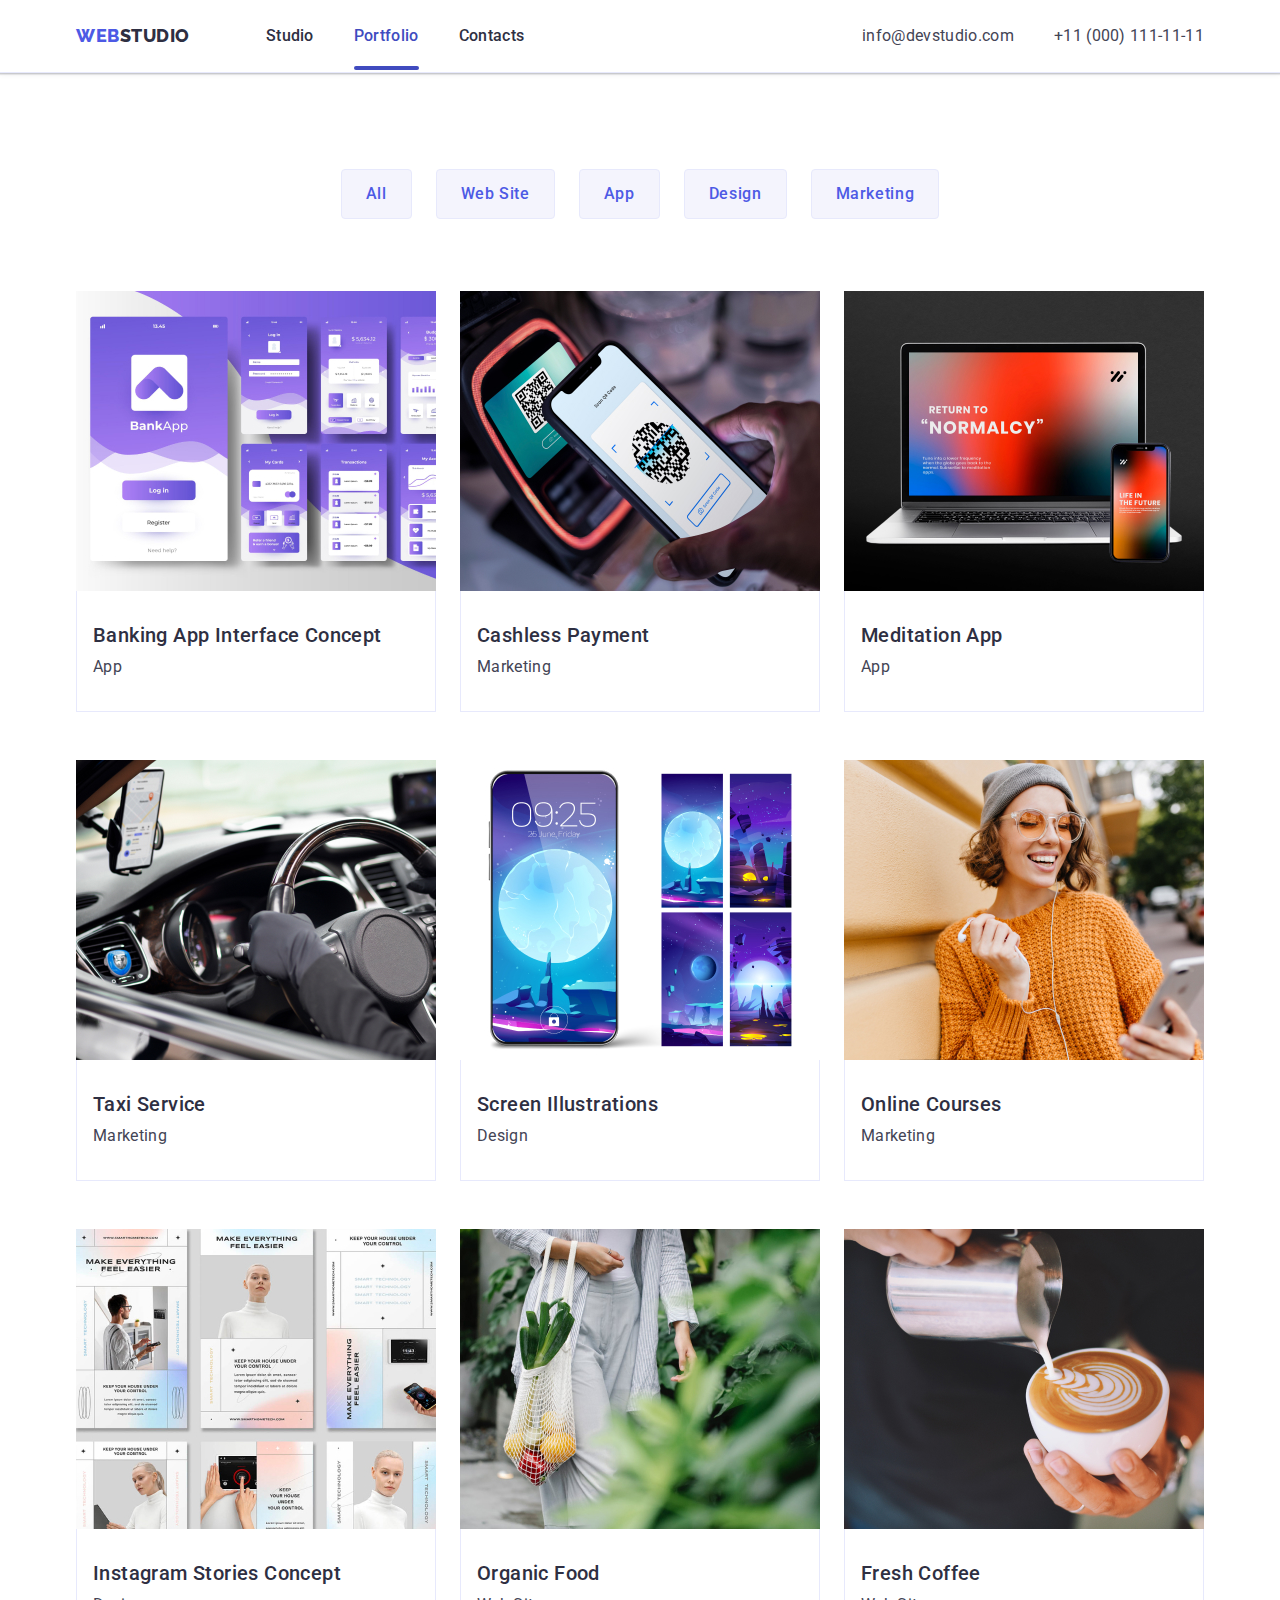
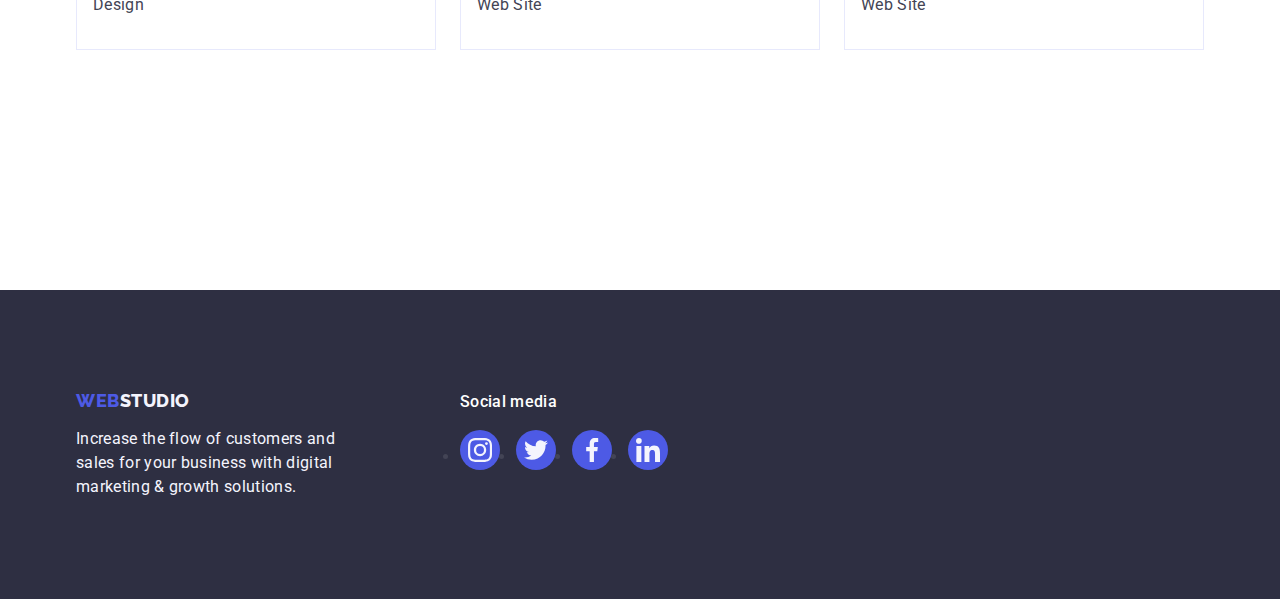
==== portfolio.html @ 0cece9a0 "Initial commit" ====
<!DOCTYPE html>
<html lang="en">
  <head>
    <meta charset="UTF-8" />
    <meta name="viewport" content="width=device-width, initial-scale=1.0" />

    <title>Portolio</title>
    <link rel="preconnect" href="https://fonts.googleapis.com" />
    <link rel="preconnect" href="https://fonts.gstatic.com" crossorigin />
    <link
      href="https://fonts.googleapis.com/css2?family=Raleway:wght@800&family=Roboto:wght@400;500;700;900&display=swap"
      rel="stylesheet"
    />
    <link
      href="https://cdn.jsdelivr.net/npm/modern-normalize@2.0.0/modern-normalize.min.css"
      rel="stylesheet"
    />
    <link rel="shortcut icon" href="images/Web.png" type="images/Web.png" />
    <link rel="stylesheet" href="./css/styles.css" />
  </head>
  <body>
    <!--header section-->
    <header class="header">
      <div class="container header-container">
        <nav class="header-nav">
          <a class="logo link" href="./index.html"
            >Web<span class="logo-second">Studio</span></a
          >
          <ul class="list header-list">
            <li><a class="nav-link link" href="./index.html">Studio</a></li>
            <li>
              <a class="nav-link link current" href="./portfolio.html"
                >Portfolio</a
              >
            </li>
            <li><a class="nav-link link" href="">Contacts</a></li>
          </ul>
        </nav>
        <address class="address">
          <ul class="list address-container">
            <li>
              <a class="nav-contact link" href="mailto:info@devstudio.com"
                >info@devstudio.com</a
              >
            </li>
            <li>
              <a class="nav-contact link" href="tel:+110001111111"
                >+11 (000) 111-11-11</a
              >
            </li>
          </ul>
        </address>
      </div>
    </header>
    <!--main block-->
    <main>
      <section class="section portfolio-section">
        <div class="container">
          <!--section1-->
          <h1 class="visually-hidden">Portfolio</h1>
          <ul class="list portfolio-filters">
            <li><button class="btn-portfolio" type="button">All</button></li>
            <li>
              <button class="btn-portfolio" type="button">Web Site</button>
            </li>
            <li><button class="btn-portfolio" type="button">App</button></li>
            <li><button class="btn-portfolio" type="button">Design</button></li>
            <li>
              <button class="btn-portfolio" type="button">Marketing</button>
            </li>
          </ul>
          <ul class="list portfolio">
            <li class="portfolio-item">
              <a href="#" class="link portfolio-link">
                <div class="overlay-div">
                  <img
                    alt="Doing 1"
                    height="300"
                    width="360"
                    src="./images/main2portfolio/img_1.jpg"
                  />
                  <p class="overlay-text">
                    14 Stylish and User-Friendly App Design Concepts · Task
                    Manager App · Calorie Tracker App · Exotic Fruit Ecommerce
                    App · Cloud Storage App
                  </p>
                </div>
                <div class="portfolio-card">
                  <h2 class="small_header">Banking App Interface Concept</h2>
                  <p class="description">App</p>
                </div>
              </a>
            </li>
            <li class="portfolio-item">
              <a href="" class="link portfolio-link">
                <div class="overlay-div">
                  <img
                    alt="Doing 2"
                    height="300"
                    width="360"
                    src="./images/main2portfolio/img_2.jpg"
                  />
                  <p class="overlay-text">
                    14 Stylish and User-Friendly App Design Concepts · Task
                    Manager App · Calorie Tracker App · Exotic Fruit Ecommerce
                    App · Cloud Storage App
                  </p>
                </div>
                <div class="portfolio-card">
                  <h2 class="small_header">Cashless Payment</h2>
                  <p class="description">Marketing</p>
                </div>
              </a>
            </li>
            <li class="portfolio-item">
              <a href="" class="link portfolio-link">
                <div class="overlay-div">
                  <img
                    alt="Doing 3"
                    height="300"
                    width="360"
                    src="./images/main2portfolio/img_3.jpg"
                  />
                  <p class="overlay-text">
                    14 Stylish and User-Friendly App Design Concepts · Task
                    Manager App · Calorie Tracker App · Exotic Fruit Ecommerce
                    App · Cloud Storage App
                  </p>
                </div>
                <div class="portfolio-card">
                  <h2 class="small_header">Meditation App</h2>
                  <p class="description">App</p>
                </div>
              </a>
            </li>
            <li class="portfolio-item">
              <a href="" class="link portfolio-link">
                <div class="overlay-div">
                  <img
                    alt="Doing 4"
                    height="300"
                    width="360"
                    src="./images/main2portfolio/img_4.jpg"
                  />
                  <p class="overlay-text">
                    14 Stylish and User-Friendly App Design Concepts · Task
                    Manager App · Calorie Tracker App · Exotic Fruit Ecommerce
                    App · Cloud Storage App
                  </p>
                </div>
                <div class="portfolio-card">
                  <h2 class="small_header">Taxi Service</h2>
                  <p class="description">Marketing</p>
                </div>
              </a>
            </li>
            <li class="portfolio-item">
              <a href="" class="link portfolio-link">
                <div class="overlay-div">
                  <img
                    alt="Doing 5"
                    height="300"
                    width="360"
                    src="./images/main2portfolio/img_5.jpg"
                  />
                  <p class="overlay-text">
                    14 Stylish and User-Friendly App Design Concepts · Task
                    Manager App · Calorie Tracker App · Exotic Fruit Ecommerce
                    App · Cloud Storage App
                  </p>
                </div>
                <div class="portfolio-card">
                  <h2 class="small_header">Screen Illustrations</h2>
                  <p class="description">Design</p>
                </div>
              </a>
            </li>
            <li class="portfolio-item">
              <a href="" class="link portfolio-link">
                <div class="overlay-div">
                  <img
                    alt="Doing 6"
                    height="300"
                    width="360"
                    src="./images/main2portfolio/img_6.jpg"
                  />
                  <p class="overlay-text">
                    14 Stylish and User-Friendly App Design Concepts · Task
                    Manager App · Calorie Tracker App · Exotic Fruit Ecommerce
                    App · Cloud Storage App
                  </p>
                </div>
                <div class="portfolio-card">
                  <h2 class="small_header">Online Courses</h2>
                  <p class="description">Marketing</p>
                </div>
              </a>
            </li>
            <li class="portfolio-item">
              <a href="" class="link portfolio-link">
                <div class="overlay-div">
                  <img
                    alt="Doing 7"
                    height="300"
                    width="360"
                    src="./images/main2portfolio/img_7.jpg"
                  />
                  <p class="overlay-text">
                    14 Stylish and User-Friendly App Design Concepts · Task
                    Manager App · Calorie Tracker App · Exotic Fruit Ecommerce
                    App · Cloud Storage App
                  </p>
                </div>
                <div class="portfolio-card">
                  <h2 class="small_header">Instagram Stories Concept</h2>
                  <p class="description">Design</p>
                </div>
              </a>
            </li>
            <li class="portfolio-item">
              <a href="" class="link portfolio-link">
                <div class="overlay-div">
                  <img
                    alt="Doing 8"
                    height="300"
                    width="360"
                    src="./images/main2portfolio/img_8.jpg"
                  />
                  <p class="overlay-text">
                    14 Stylish and User-Friendly App Design Concepts · Task
                    Manager App · Calorie Tracker App · Exotic Fruit Ecommerce
                    App · Cloud Storage App
                  </p>
                </div>
                <div class="portfolio-card">
                  <h2 class="small_header">Organic Food</h2>
                  <p class="description">Web Site</p>
                </div>
              </a>
            </li>
            <li class="portfolio-item">
              <a href="" class="link portfolio-link">
                <div class="overlay-div">
                  <img
                    alt="Doing 9"
                    height="300"
                    width="360"
                    src="./images/main2portfolio/img_9.jpg"
                  />
                  <p class="overlay-text">
                    14 Stylish and User-Friendly App Design Concepts · Task
                    Manager App · Calorie Tracker App · Exotic Fruit Ecommerce
                    App · Cloud Storage App
                  </p>
                </div>
                <div class="portfolio-card">
                  <h2 class="small_header">Fresh Coffee</h2>
                  <p class="description">Web Site</p>
                </div>
              </a>
            </li>
          </ul>
        </div>
      </section>
    </main>
    <footer class="footer">
      <div class="container footer-container">
        <div class="footer-info">
          <a class="logo link logo-footer" href="./index.html"
            >Web<span class="logo-third">Studio</span>
          </a>
          <p class="summary">
            Increase the flow of customers and sales for your business with
            digital marketing & growth solutions.
          </p>
        </div>
        <div class="footer-info">
          <p class="footer-social">Social media</p>
          <ul class="footer-social-links link">
            <li class="empty">
              <a class="footer-social-link">
                <svg class="footer-social-icon" width="24" height="24">
                  <use href="./images/icons.svg#icon-instagram"></use>
                </svg>
              </a>
            </li>
            <li class="empty">
              <a class="footer-social-link">
                <svg class="footer-social-icon" width="24" height="24">
                  <use href="./images/icons.svg#icon-twitter"></use>
                </svg>
              </a>
            </li>
            <li class="empty">
              <a class="footer-social-link">
                <svg class="footer-social-icon" width="24" height="24">
                  <use href="./images/icons.svg#icon-facebook"></use>
                </svg>
              </a>
            </li>
            <li class="empty">
              <a class="footer-social-link">
                <svg class="footer-social-icon" width="24" height="24">
                  <use href="./images/icons.svg#icon-linkedin"></use>
                </svg>
              </a>
            </li>
          </ul>
        </div>
      </div>
    </footer>
  </body>
</html>
---- css/styles.css ----
:root {
    --body_bgr: #FFFFFF;
    --main-color: #0000FF;
    --cloud: #F4F4FD;
    --small-radius: 4px;
    --iris:#4D5AE5;
    --lightslate: #8E8F99;
    --ocean:#404bbf;
    --grey: #2E2F42B2;
}

*,
*::before,
*::after {
    box-sizing: border-box;
}

/* Reset */
h1,h2,h3,h4,h5,h6,p {
    margin: 0;
}
ul, ol {
    margin: 0;
    padding: 0;
}

img{
    display: block;
}
.visually-hidden {
    position: absolute;
    width: 1px;
    height: 1px;
    margin: -1px;
    border: 0;
    padding: 0;
    
    white-space: nowrap;
    clip-path: inset(100%);
    clip: rect(0 0 0 0);
    overflow: hidden;
}

body{
    font-family: Roboto, sans-serif;
    color: #434455;
    background-color: var(--body_bgr);
}

.middle_header{
    font-weight: 700;
    font-size: 36px;
    line-height: 40px;
    letter-spacing: 0.02em;
    text-align: center;
    color: #2e2f42;
    line-height: 1.11;
    text-transform: capitalize;  
    margin-bottom: 72px;
}
.small_header{
    letter-spacing: 0.02em;
    font-weight: 500;
    font-size: 20px;
    line-height: 1.2;
    letter-spacing: 0.02em;
    color: #2e2f42;
    margin-bottom: 8px;
}
.nav-link{
    position: relative;
    font-weight: 500;
    font-size: 16px;
    line-height: 1.5;
    letter-spacing: 0.02em;
    color: #2E2F42;
    padding: 24px 0;
    transition: color 250ms cubic-bezier(0.4, 0, 0.2, 1)
}
.current {
    color: #404bbf;
}
.nav-link.current::after {
    position: absolute;
    content: "";
    display: block;
    height: 4px;
    width: 100%;
    left: 0;
    bottom: -1px;
    border-radius: 2px;
    background-color: #404BBF;
}
.nav-link:hover {
    color: #404BBF;
}

.nav-link:focus {
    color: #404BBF;    
}

.nav-contact{
    font-size: 16px;
    line-height: 24px;
    letter-spacing: 0.02em; 
    color: #434455;
    transition: color 250ms cubic-bezier(0.4, 0, 0.2, 1)
}

.nav-contact:focus{
    color: #404BBF;
}

.nav-contact:hover{
    color: #404BBF;
}

.address{
    font-style: normal;
}

.address-container{
    display: flex;
    align-items:center;
    justify-content: space-between;
    gap: 40px;
}

.section {
    /*
    padding-top: 60px;
    padding-bottom: 60px; */
}

.btn-hero{
    cursor: pointer;
    /* IRIS */
    background: #4D5AE5;
    font-family: inherit;
    font-weight: 500;
    font-size: 16px;
    line-height: 24px;
    letter-spacing: 0.04em;
    color: #FFFFFF;
    padding: 16px 32px;
    display: block;
    min-width: 169px;
    height: 56px;
    border: none;
    border-radius: 4px;
    margin: 0 auto 0 auto;
    transition: background-color 250ms cubic-bezier(0.4, 0, 0.2, 1)
}
.btn-hero:focus{
    background: #404BBF;
}
.btn-hero:hover{
    background: #404BBF;
   
}

.logo{
    font-family: 'Raleway', sans-serif;
    letter-spacing: 0.03em;
    font-weight: 800;
    font-size: 18px;
    line-height: 1.17;
    text-transform: uppercase;
    /* IRIS */
    color: #4D5AE5; 
    margin-right: 76px;
    display: inline-block;
}

.logo-second{
    color: #2E2F42; 
}

.link{
    text-decoration: none
}

.list{
    list-style: none
}

.hero-section{
    
    padding-top: 188px;
    padding-bottom: 188px;
    background-image: linear-gradient(rgba(46, 47, 66, 0.7), rgba(46, 47, 66, 0.7)), url(../images/people-office.jpg);
    background-repeat: no-repeat;
    background-position: center;
    background-size: cover;
    max-width: 1440px;
    margin: 0 auto;
}

.hero{
    font-weight: 700;
    font-size: 56px;
    line-height: 1.07;
    text-align: center;
    letter-spacing: 0.02em;
    color: #FFFFFF; 
    max-width: 496px;      
}

.hero-container {
    display: flex;
    flex-direction: column;
    align-items: center;
    gap: 48px;
}

.description{
    font-size: 16px;
    line-height: 1.5;
    letter-spacing: 0.02em;
    letter-spacing: 0.02em;
    color: #434455;
}
.team-description{
        text-align: center;
}
.summary{
    font-size: 16px;
    line-height: 24px;
    letter-spacing: 0.02em;
    color: #F4F4FD;
    width: 264px;
}
.logo-footer{
    margin-bottom: 16px;
}
.customers-link {
    width: 168px;
    height: 88px;
    border-radius: 4px;
    border: 1px solid var(--lightslate);
    display: flex;
    align-items: center;
    justify-content: center;
    color:#8e8f99;
    transition: border-color 250ms cubic-bezier(0.4, 0, 0.2, 1), color 250ms cubic-bezier(0.4, 0, 0.2, 1);
}
.customers-link:hover {
    color: #404bbf;
    border-color: #404BBF;
}
.customers-link:focus {
    color: #404bbf;
    border-color: #404BBF;
}
.customers-icon {
    fill: currentColor;
    color: #8E8F99;
}
.customers-link:hover .customers-icon{
    color: #404BBF;
    transition: fill 250ms cubic-bezier(0.4, 0, 0.2, 1)
}
.customers-link:focus .customers-icon {
    color: #404BBF;
    transition: fill 250ms cubic-bezier(0.4, 0, 0.2, 1)
}
.customers-list {
    display: flex;
    align-items: center;
    justify-content: center;
    gap: 24px;
}

.customers-section {
    padding: 120px 0
}
.footer{
    background: #2E2F42;
    padding-top: 100px;
    padding-bottom: 100px;
}
.logo-third{
    color: #f4f4fd;
}
.btn-portfolio{
    color: #4D5AE5;
    font-family: inherit;
    cursor: pointer;
    font-size: 16px;
    font-weight: 500;
    line-height: 1.5;
    letter-spacing: 0.04em;
    background: #F4F4FD;
    padding: 12px 24px;
    border: 1px solid #e7e9fc;
    border-radius: 4px;
    transition: 
        color 250ms cubic-bezier(0.4, 0, 0.2, 1),
        background-color 250ms cubic-bezier(0.4, 0, 0.2, 1),
        border-color 250ms cubic-bezier(0.4, 0, 0.2, 1),
        box-shadow 250ms cubic-bezier(0.4, 0, 0.2, 1);
}

.btn-portfolio:focus{
    color: #FFFFFF;
    background: #404BBF;
    border: 1px solid transparent;
    box-shadow: 0px 3px 1px rgba(0, 0, 0, 0.1), 0px 2px 1px rgba(0, 0, 0, 0.08), 0px 2px 2px rgba(0, 0, 0, 0.12);
}
.btn-portfolio:hover{
    color: #FFFFFF;
    background: #404BBF;
    border: 1px solid transparent;   
    box-shadow: 0px 3px 1px rgba(0, 0, 0, 0.1), 0px 2px 1px rgba(0, 0, 0, 0.08), 0px 2px 2px rgba(0, 0, 0, 0.12);
}
.team-section{
    background-color: #F4F4FD;
    background: var(--cloud);
    padding: 120px 0;
}
.team-item{
    background-color: #FFFFFF;
    border-radius: 0px 0px 4px 4px;
    background: var(--white, #FFF);
    box-shadow: 0px 2px 1px 0px rgba(46, 47, 66, 0.08), 0px 1px 1px 0px rgba(46, 47, 66, 0.16), 0px 1px 6px 0px rgba(46, 47, 66, 0.08);
}
.team-icon{
    fill: var(--cloud);
}
.card{
    display: flex;
    width: 232px;
    flex-direction: column;
    justify-content: center;
    align-items: center;
    gap: 8px;
    padding: 32px 0;    
    margin: 0 auto;
}

.container {
   margin-left: auto;
   margin-right: auto;
   padding-left: 15px;
   padding-right: 15px;
   width: 1158px; /*+30px*/ 
}

.header{
    padding-top: 24px;
    padding-bottom: 24px;
    border-bottom: 1px solid #e7e9fc;
    /* Does it make a difference? */
    box-shadow: 0px 2px 1px rgba(46, 47, 66, 0.08),
        0px 1px 1px rgba(46, 47, 66, 0.16),
        0px 1px 6px rgba(46, 47, 66, 0.08);;
}

.header-container{
    display:flex;
    flex-direction: row;
    align-items:center;
    justify-content:space-between;
}

.header-nav{
    display:flex;
    align-items: center;
}
.header-list{
    display:flex;
    align-items: center;
    gap: 40px;
    position: relative;

}
.strategy-container{
    display: flex;
    align-items: center;
    gap: 24px;
}
.doing-container {
    display: flex;
    gap: 24px;
    align-items: center;
    margin-top: 72px;
}
.doing-elemment{
    width: 360px;
}
.strategy-element {
    display: flex;
    width: 264px;
    flex-direction: column;
    align-items: flex-start;
    gap: 8px;
}
.strategy-section {
    padding: 120px 0;
    
}
.strategy-icon {
    margin: 0 auto;
    fill: #f4f4fd;
}
.strategy-link {
    display: flex;
    justify-content: center;
    align-items: center;
    width: 264px;
    height: 112px;
    background: var(--cloud);
    border-radius: var(--small-radius);
    margin-bottom: 8px;
}
.doing-section {
    padding-bottom: 120px;
}
.team-list {
    display: flex;
    gap: 24px;
    align-items: center;
    margin-top: 72px; 
       
}
.team-container{
    padding: 32px 0;
}
.team-header{
    text-align: center;
    margin-bottom: 8px;
}
.team-link {
    width: 40px;
    height: 40px;
    background-color: var(--iris);
    fill: #fdf4f9;
    border-radius: 50%;
    display: flex;
    align-items: center;
    justify-content: center;
    transition: background-color 250ms cubic-bezier(0.4, 0, 0.2, 1);
}

.team-link:hover,
.team-link:focus {
    background-color: var(--ocean); 
}

.team-links {
    margin: 0 auto;
    display: flex;
    align-items: center;
    justify-content: center;
    gap: 24px;

}
.footer-container {
    display: flex;
    align-items: baseline;
    flex-shrink: 0;
}

.footer-info {
    margin-right: 120px;
}

.footer-social{
    color: white;
    font-family: Roboto;
    font-size: 16px;
    font-style: normal;
    font-weight: 500;
    line-height: 24px;
    letter-spacing: 0.32px;
    margin-bottom: 16px;
}

.footer-social-links{
    margin: 0 auto;
    display: flex;
    align-items: center;
    justify-content: center;
    gap: 16px;
}
.footer-social-link{
    width: 40px;
    height: 40px;
    background-color: var(--iris);
    fill: #f4f4fd;
    border-radius: 50%;
    display: flex;
    align-items: center;
    justify-content: center;
    transition: background-color 250ms cubic-bezier(0.4, 0, 0.2, 1)
}

.footer-social-link:hover,
.footer-social-link:focus {
    background-color: #31d0aa;
}

.portfolio-filters {
    display: flex;
    align-items: center;
    gap: 24px;
    justify-content: center;
    margin-bottom: 72px;
}
.portfolio-section {
    padding-top: 96px;
    padding-bottom: 120px;
}
.portfolio{
    display: flex;
    align-items: center;
    flex-wrap: wrap;
    row-gap: 48px;
    column-gap: 24px;
    padding-bottom: 120px;
}
.portfolio-card{
    border: 1px solid #e7e9fc;
    border-top: none;
    padding: 32px 16px;
}
.portfolio-item{
    width: calc((100% - 48px) / 3);
    height: 100%;
}
.portfolio-item:hover {
    box-shadow: 0px 2px 1px 0px rgba(46, 47, 66, 0.08), 0px 1px 1px 0px rgba(46, 47, 66, 0.16), 0px 1px 6px 0px rgba(46, 47, 66, 0.08);
}
.portfolio-link{
    display: block;
    box-shadow: 250ms cubic-bezier(0.4, 0, 0.2, 1);
    transition: box-shadow 250ms cubic-bezier(0.4, 0, 0.2, 1);
    /* для плавної появи тіні */
}
.portfolio-link:hover{
    box-shadow: 0px 1px 6px rgba(46, 47, 66, 0.08), 0px 1px 1px rgba(46, 47, 66, 0.16), 0px 2px 1px rgba(46, 47, 66, 0.08);
}
.backdrop{
    position: fixed;
    top: 0;
    left: 0;
    width: 100%;
    height: 100%;
    background-color: rgba(46, 47, 66, 0.4);
    transition: opacity 250ms cubic-bezier(0.4, 0, 0.2, 1), visibility 250ms cubic-bezier(0.4, 0, 0.2, 1);
}
.is-hidden{
    opacity: 0;
    pointer-events: none;
    visibility: hidden;
}

.empty {
}

.modal{
    position: absolute;
    top: 50%;
    left: 50%;
    transform: translate(-50%, -50%) scale(1);
    width: 408px;
    min-height: 584px;
    background: #fcfcfc;
    box-shadow: 0px 1px 1px rgba(0, 0, 0, 0.14), 0px 1px 3px rgba(0, 0, 0, 0.12), 0px 2px 1px rgba(0, 0, 0, 0.2);
    border-radius: 4px;
    transition: transform 250ms cubic-bezier(0.4, 0, 0.2, 1);
}
.modal-button{
    position: absolute;
    top: 24px;
    right: 24px;
    width: 24px;
    height: 24px;
    border-radius: 50%;
    display: flex;
    align-items: center;
    justify-content: center;
    background-color: #e7e9fc;
    border: 1px solid rgba(0, 0, 0, 0.1);
    padding: 0;
    cursor: pointer;
    transition: background-color 250ms cubic-bezier(0.4, 0, 0.2, 1), border 250ms cubic-bezier(0.4, 0, 0.2, 1);
}
.modal-button:hover{
    background-color: #404bbf;
    border: none;
    fill: #ffffff
}
.modal-button:focus {
    background-color: #404bbf;
    border: none;
    fill: #ffffff
}
.modal-svg{
    transition: fill 250ms cubic-bezier(0.4, 0, 0.2, 1);
}
.modal-svg:hover{
    fill: #ffffff
}
.modal-svg:focus {
    fill: #ffffff
}

/* Overlay panels */
.overlay-div
{
    position: relative;
    overflow: hidden;   
}

.overlay-div:hover .overlay-text{
    transform: translateY(0);
}
.overlay-text {
    color: var(--cloud, #F4F4FD);
    background: var(--iris, #4D5AE5);
    padding: 40px 32px;
    height: 100%;
    font-size: 16px;
    font-style: normal;
    font-weight: 400;
    line-height: 24px;
    letter-spacing: 0.32px;
    position: absolute;
    top: 0;
    left: 0;

    transform: translateY(100%);
    transition: transform 250ms cubic-bezier(0.4, 0, 0.2, 1);
}
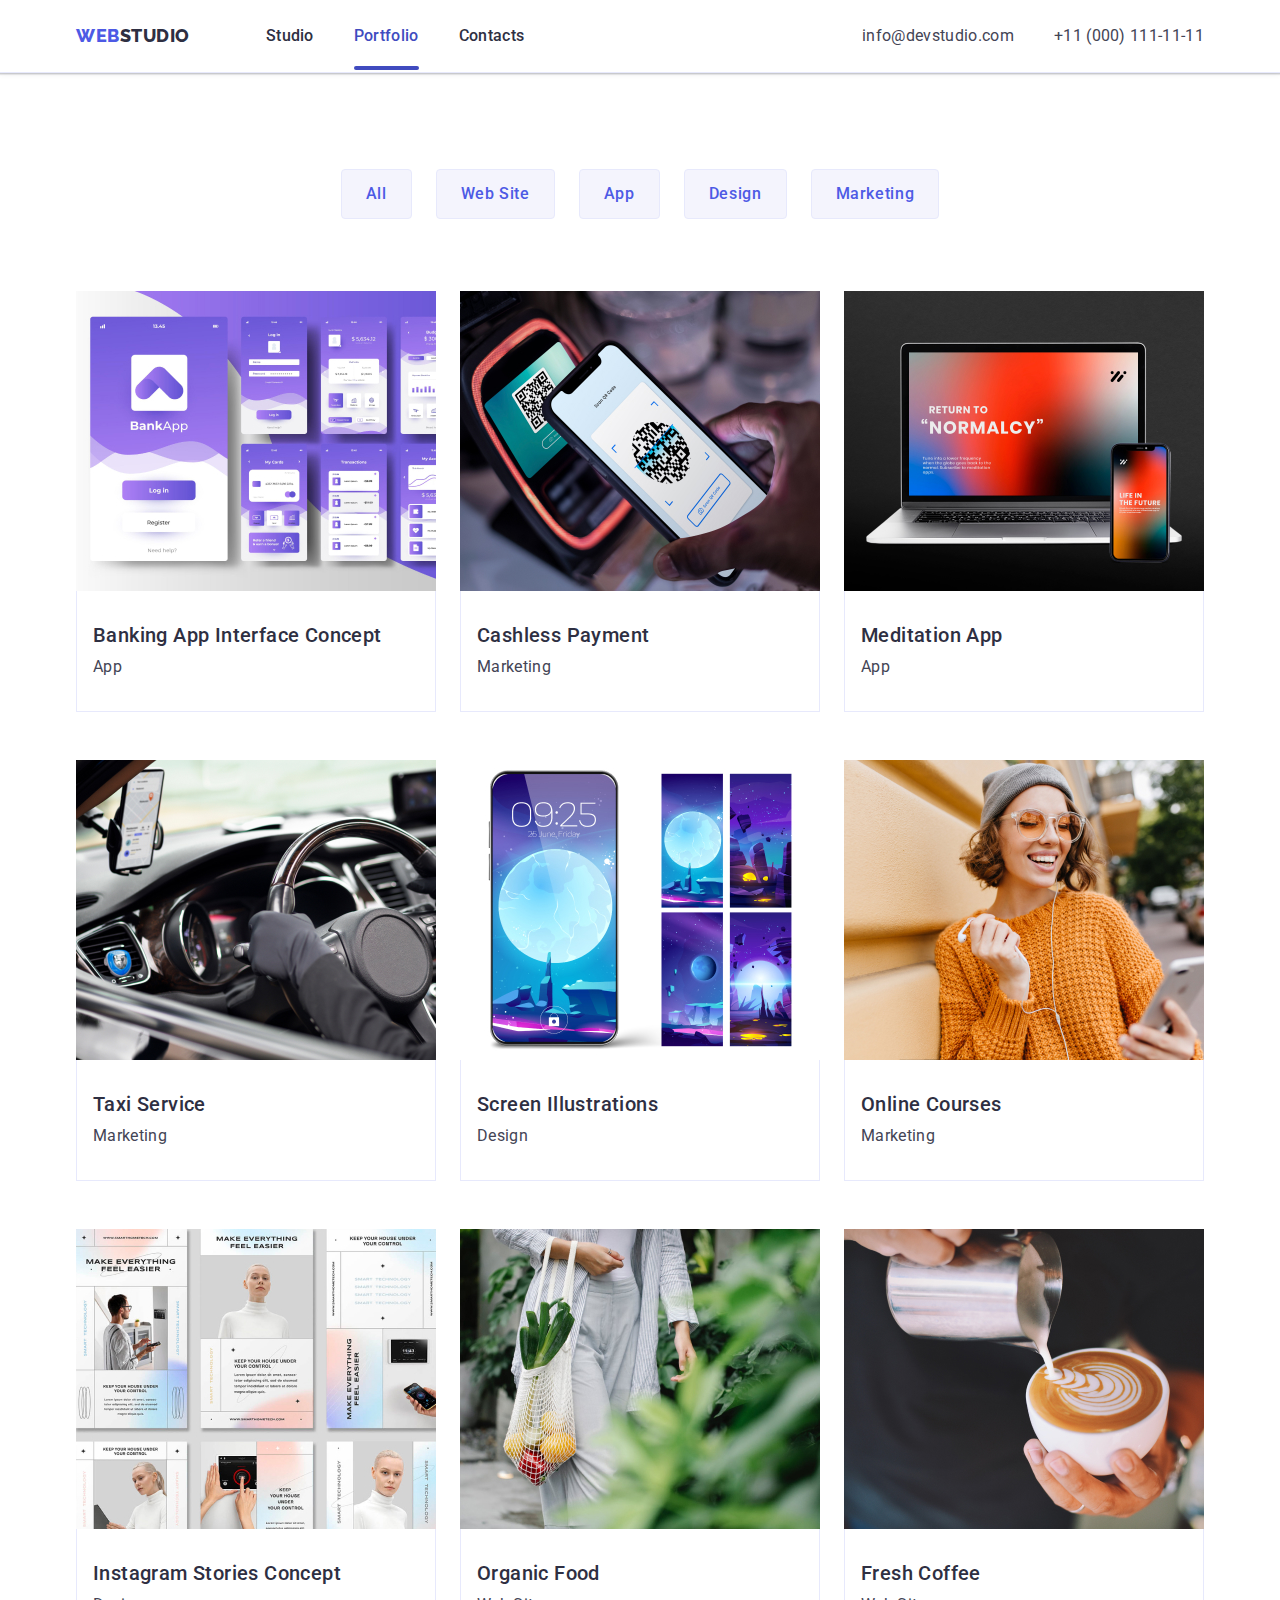
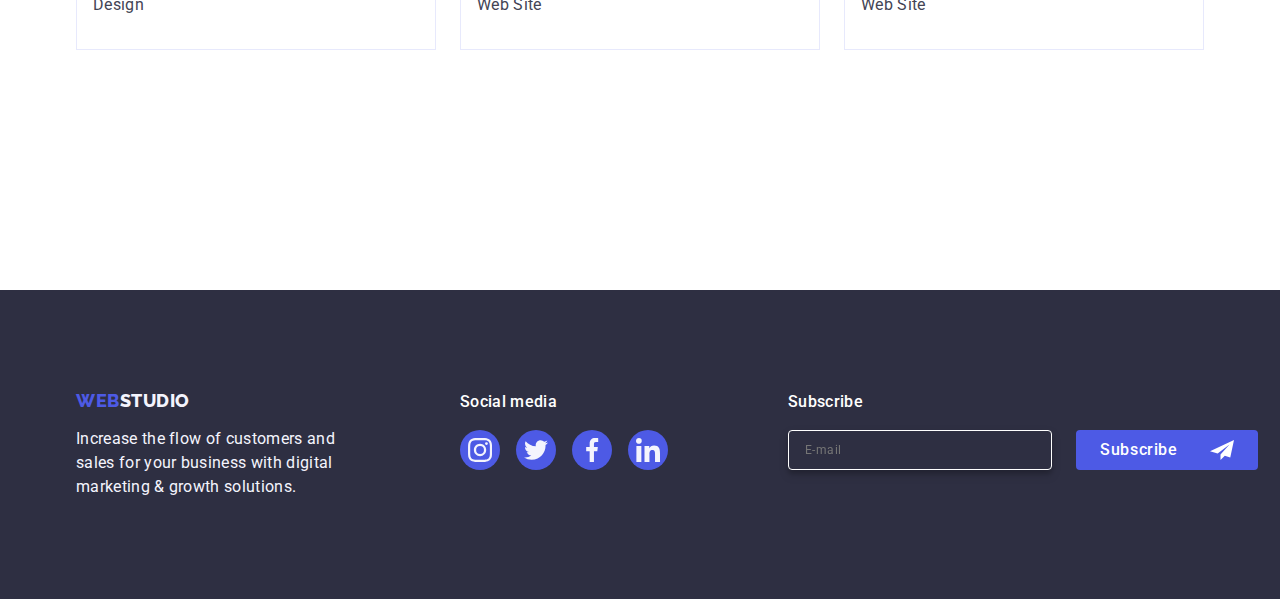
==== commit 375b658d: "fix footer" ====
--- a/portfolio.html
+++ b/portfolio.html
@@ -276,36 +276,54 @@
         </div>
         <div class="footer-info">
           <p class="footer-social">Social media</p>
-          <ul class="footer-social-links link">
+          <ul class="footer-social-links list">
             <li class="empty">
-              <a class="footer-social-link">
+              <a class="footer-social-link" href="#">
                 <svg class="footer-social-icon" width="24" height="24">
                   <use href="./images/icons.svg#icon-instagram"></use>
                 </svg>
               </a>
             </li>
             <li class="empty">
-              <a class="footer-social-link">
+              <a class="footer-social-link" href="#">
                 <svg class="footer-social-icon" width="24" height="24">
                   <use href="./images/icons.svg#icon-twitter"></use>
                 </svg>
               </a>
             </li>
             <li class="empty">
-              <a class="footer-social-link">
+              <a class="footer-social-link" href="#">
                 <svg class="footer-social-icon" width="24" height="24">
                   <use href="./images/icons.svg#icon-facebook"></use>
                 </svg>
               </a>
             </li>
             <li class="empty">
-              <a class="footer-social-link">
+              <a class="footer-social-link" href="#">
                 <svg class="footer-social-icon" width="24" height="24">
                   <use href="./images/icons.svg#icon-linkedin"></use>
                 </svg>
               </a>
             </li>
           </ul>
+        </div>
+        <div class="empty">
+          <p class="footer-subscribe-text">Subscribe</p>
+          <form name="subscribe_form" class="footer-subscribe-form">
+            <label>
+              <input
+                type="email"
+                name="subscribe_email"
+                placeholder="E-mail"
+                class="footer-subscribe-input"
+            /></label>
+            <button type="submit" class="footer-subscribe-button">
+              Subscribe
+              <svg class="footer-subscribe-icon" width="24" height="24">
+                <use href="./images/icons.svg#icon-send"></use>
+              </svg>
+            </button>
+          </form>
         </div>
       </div>
     </footer>
--- a/css/styles.css
+++ b/css/styles.css
@@ -137,7 +137,6 @@
     /* IRIS */
     background: #4D5AE5;
     font-family: inherit;
-    font-weight: 500;
     font-size: 16px;
     line-height: 24px;
     letter-spacing: 0.04em;
@@ -500,6 +499,68 @@
     background-color: #31d0aa;
 }
 
+.footer-subscribe-text {
+    color: var(--white, #FFF);
+    font-size: 16px;
+    font-weight: 500;
+    line-height: 24px;
+    letter-spacing: 0.32px;
+    margin-bottom: 16px;
+}
+.footer-subscribe-input {
+    width: 264px;
+    height: 40px;
+    border-radius: 4px;
+    border: 1px solid var(--white, #FFF);
+    background-color: transparent;
+    box-shadow: 0px 4px 4px 0px rgba(0, 0, 0, 0.15);
+    background: var(--navyblue, #2E2F42);
+    color: var(--white, #FFF);
+    font-size: 12px;
+    line-height: 1.5;
+    letter-spacing: 0.48px;
+    padding: 8px 16px;
+    filter: drop-shadow(0px 4px 4px rgba(0, 0, 0, 0.15));
+}
+
+.footer-subscribe-button{
+    min-width: 165px;
+    cursor: pointer;
+    display: inline-flex;
+    padding: 8px 24px;
+    justify-content: center;
+    align-items: center;
+    gap: 16px;
+    border: none;
+    border-radius: 4px;
+    background: var(--iris, #4D5AE5);
+    color: var(--white, #FFF);
+    text-align: center;
+    font-size: 16px;
+    font-weight: 500;
+    line-height: 24px;
+    letter-spacing: 0.64px;
+    transition: background 250ms cubic-bezier(0.4, 0, 0.2, 1)
+}
+
+.footer-subscribe-button:focus {
+    background: #404BBF;
+}
+
+.footer-subscribe-button:hover {
+    background: #404BBF;
+}
+
+
+.footer-subscribe-icon {
+    margin-left: 16px;
+    fill: var(--white, #FFF);
+}
+.footer-subscribe-form{
+    display: flex;
+    gap: 24px;
+    align-items: center;
+}
 .portfolio-filters {
     display: flex;
     align-items: center;
@@ -556,6 +617,119 @@
 }
 
 .empty {
+}
+.modal-header{
+    display: block;
+    width: 360px;
+    color: var(--navyblue, #2E2F42);
+    text-align: center;
+    font-size: 16px;
+    line-height: 24px;
+    letter-spacing: 0.32px;
+    margin-bottom: 16px;
+}
+.modal-form {}
+
+.modal-label {
+    display: block;
+    margin-bottom: 8px;
+    position: relative;
+}
+.modal-input{
+    color: var(--navyblue-modal, rgba(46, 47, 66, 0.40));
+    font-size: 12px;
+    line-height: 14px;
+    letter-spacing: 0.48px;
+    width: 100%;
+    height: 40px;
+    padding: 11px 38px;
+    border-radius: 4px;
+    border: 1px solid var(--navyblue-modal, rgba(46, 47, 66, 0.40));
+    outline: transparent;
+    transition: border 250ms cubic-bezier(0.4, 0, 0.2, 1);
+}
+.modal-input:focus, .modal-textarea:focus {
+    border: 1px solid var(--iris, #4D5AE5);
+}
+.modal-input:focus + .modal-icon {
+    fill: var(--iris, #4D5AE5);
+}
+.modal-header-name {
+    color: var(--lightslate, #8E8F99); 
+    /* Small Text */
+    font-size: 12px;
+    line-height: 14px;
+    letter-spacing: 0.48px;
+    display: block;
+    margin-bottom: 4px;
+}
+.modal-icon{
+    fill: #2E2F42;
+    width: 18px;
+    height: 18px;
+    margin: 3px 0;
+    position: absolute;
+    bottom: 8px;
+    left: 16px;
+    transition: fill 250ms cubic-bezier(0.4, 0, 0.2, 1);
+}
+.modal-textarea{
+    color: var(--navyblue-modal, rgba(46, 47, 66, 0.40));
+    font-size: 12px;
+    line-height: 14px;
+    letter-spacing: 0.48px;
+    height: 120px;
+    width: 100%;
+    border-radius: 4px;
+    border: 1px solid var(--navyblue-modal, rgba(46, 47, 66, 0.40));
+    padding: 8px 16px;
+    resize: none;
+    outline: transparent;
+    transition: border 250ms cubic-bezier(0.4, 0, 0.2, 1);
+}
+.modal-accept {
+    margin-bottom: 24px;
+    display: flex;
+    align-items: center;
+    gap: 8px;
+}
+
+
+.checkbox:checked + .custom-checkbox {
+    border-color: var(--ocean, #404BBF);
+    background-color: var(--ocean, #404BBF);
+}
+.custom-checkbox-icon{
+    opacity: 0;
+    transition: opacity 250ms cubic-bezier(0.4, 0, 0.2, 1)
+}
+
+.checkbox:checked + .custom-checkbox > .custom-checkbox-icon {
+    opacity: 100%;
+}
+.custom-checkbox {
+    display: flex;
+    align-items: center;
+    justify-content: center;
+    width: 16px;
+    height: 16px;
+    border-radius: 2px;
+    border: 1px solid var(--navyblue-modal, rgba(46, 47, 66, 0.40));
+    transition: border-color 250ms cubic-bezier(0.4, 0, 0.2, 1),
+                background-color 250ms cubic-bezier(0.4, 0, 0.2, 1);
+}
+
+.modal-accept-text {
+    color: #8E8F99;
+    font-size: 12px;
+    line-height: 14px;
+    letter-spacing: 0.48px;
+    user-select: none;
+}
+.modal-link{
+    line-height: 16px;
+    text-decoration-line: underline;
+    color: var(--iris, #4D5AE5);
 }
 
 .modal{
@@ -569,6 +743,7 @@
     box-shadow: 0px 1px 1px rgba(0, 0, 0, 0.14), 0px 1px 3px rgba(0, 0, 0, 0.12), 0px 2px 1px rgba(0, 0, 0, 0.2);
     border-radius: 4px;
     transition: transform 250ms cubic-bezier(0.4, 0, 0.2, 1);
+    padding: 76px 24px 24px 24px
 }
 .modal-button{
     position: absolute;
@@ -585,6 +760,16 @@
     padding: 0;
     cursor: pointer;
     transition: background-color 250ms cubic-bezier(0.4, 0, 0.2, 1), border 250ms cubic-bezier(0.4, 0, 0.2, 1);
+
+.form {
+    padding: 40px;
+}    
+input:not([type 'checkbox']),{
+        display: block;
+        width: 80px;
+        height: 60;
+        margin-bottom: 20px;
+    }
 }
 .modal-button:hover{
     background-color: #404bbf;
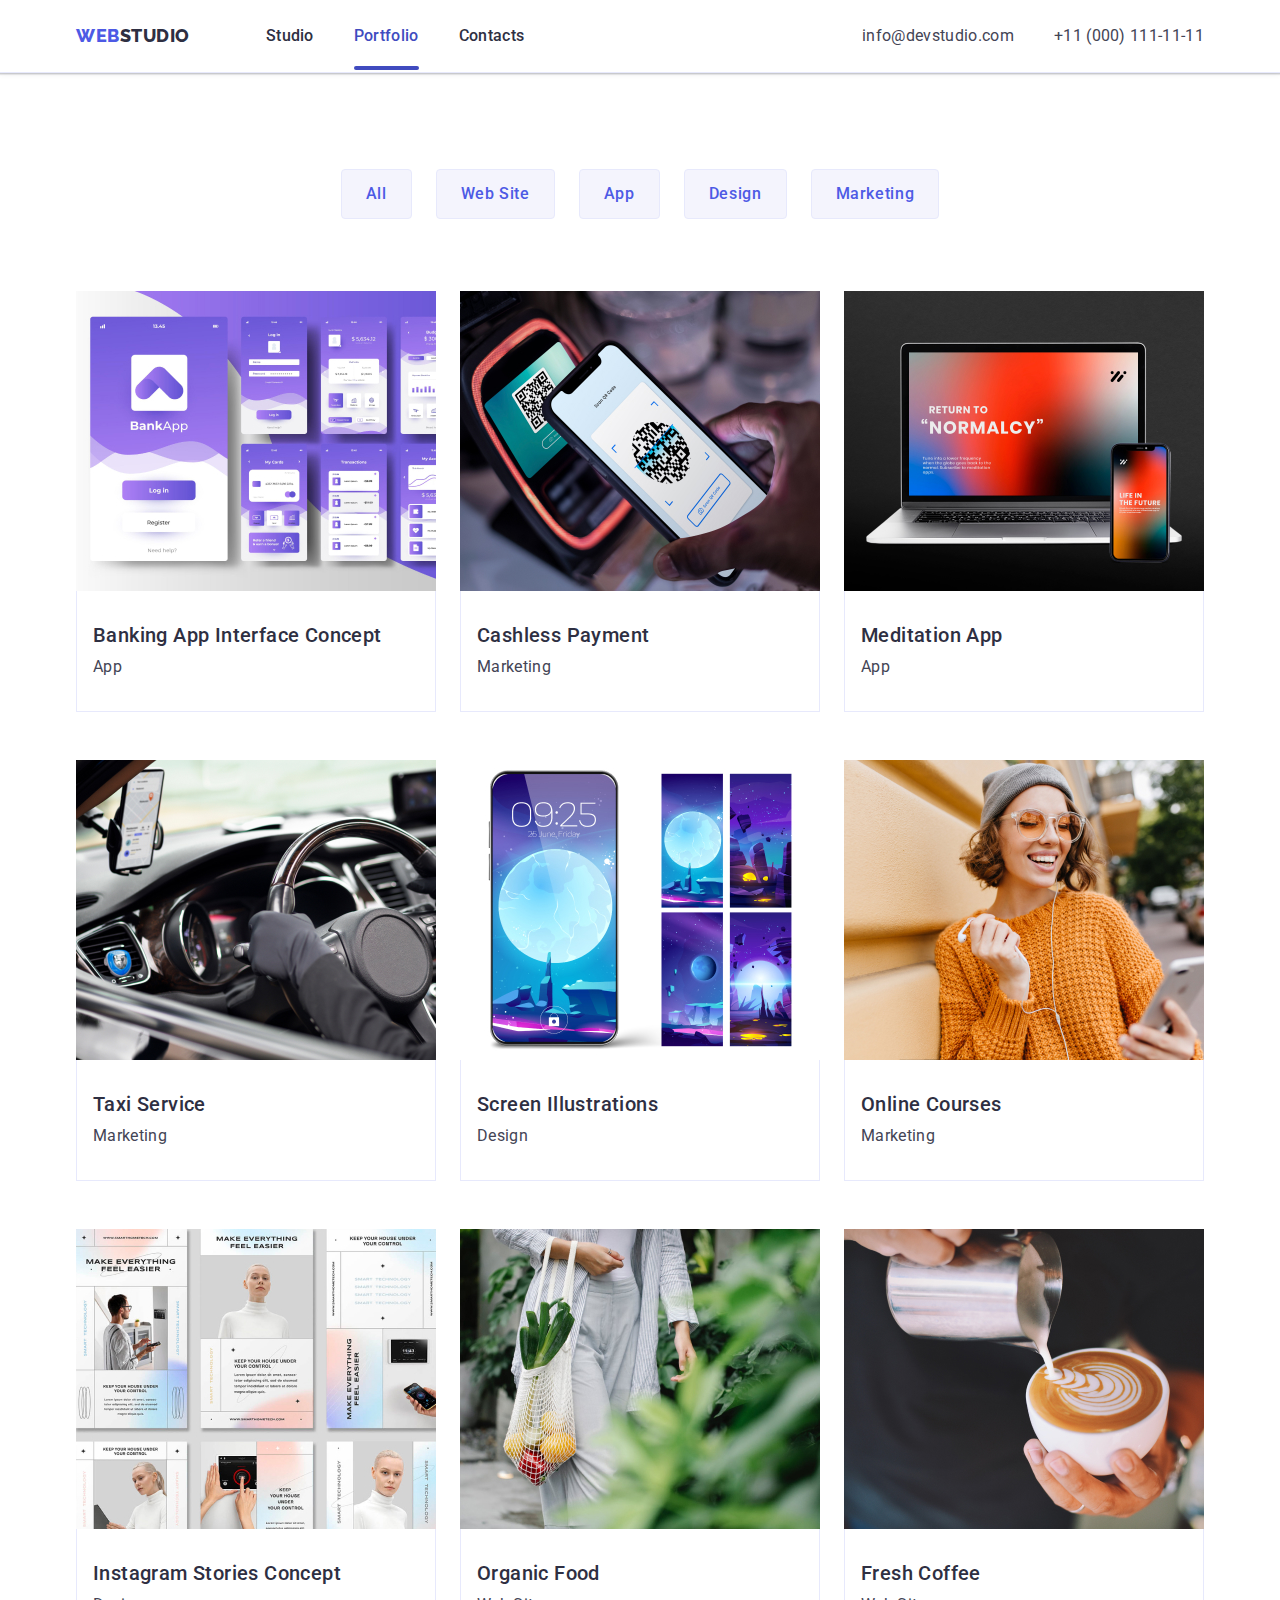
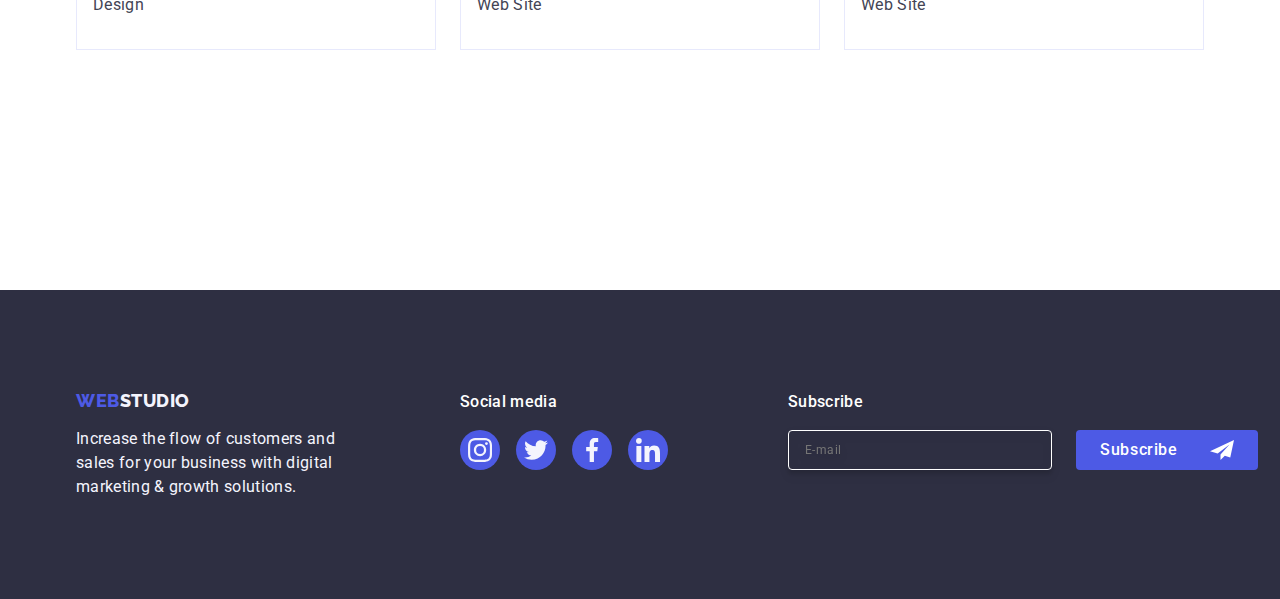
==== commit 7b2df784: "small fixed" ====
--- a/portfolio.html
+++ b/portfolio.html
@@ -310,10 +310,10 @@
         <div class="empty">
           <p class="footer-subscribe-text">Subscribe</p>
           <form name="subscribe_form" class="footer-subscribe-form">
-            <label>
+            <label class="empty">
               <input
                 type="email"
-                name="subscribe_email"
+                name="subscribe-email"
                 placeholder="E-mail"
                 class="footer-subscribe-input"
             /></label>
--- a/css/styles.css
+++ b/css/styles.css
@@ -514,7 +514,6 @@
     border: 1px solid var(--white, #FFF);
     background-color: transparent;
     box-shadow: 0px 4px 4px 0px rgba(0, 0, 0, 0.15);
-    background: var(--navyblue, #2E2F42);
     color: var(--white, #FFF);
     font-size: 12px;
     line-height: 1.5;
@@ -624,8 +623,10 @@
     color: var(--navyblue, #2E2F42);
     text-align: center;
     font-size: 16px;
-    line-height: 24px;
-    letter-spacing: 0.32px;
+    font-weight: 500;
+    line-height: 1.5;
+    text-align: center;
+    letter-spacing: 0.02em;
     margin-bottom: 16px;
 }
 .modal-form {}
